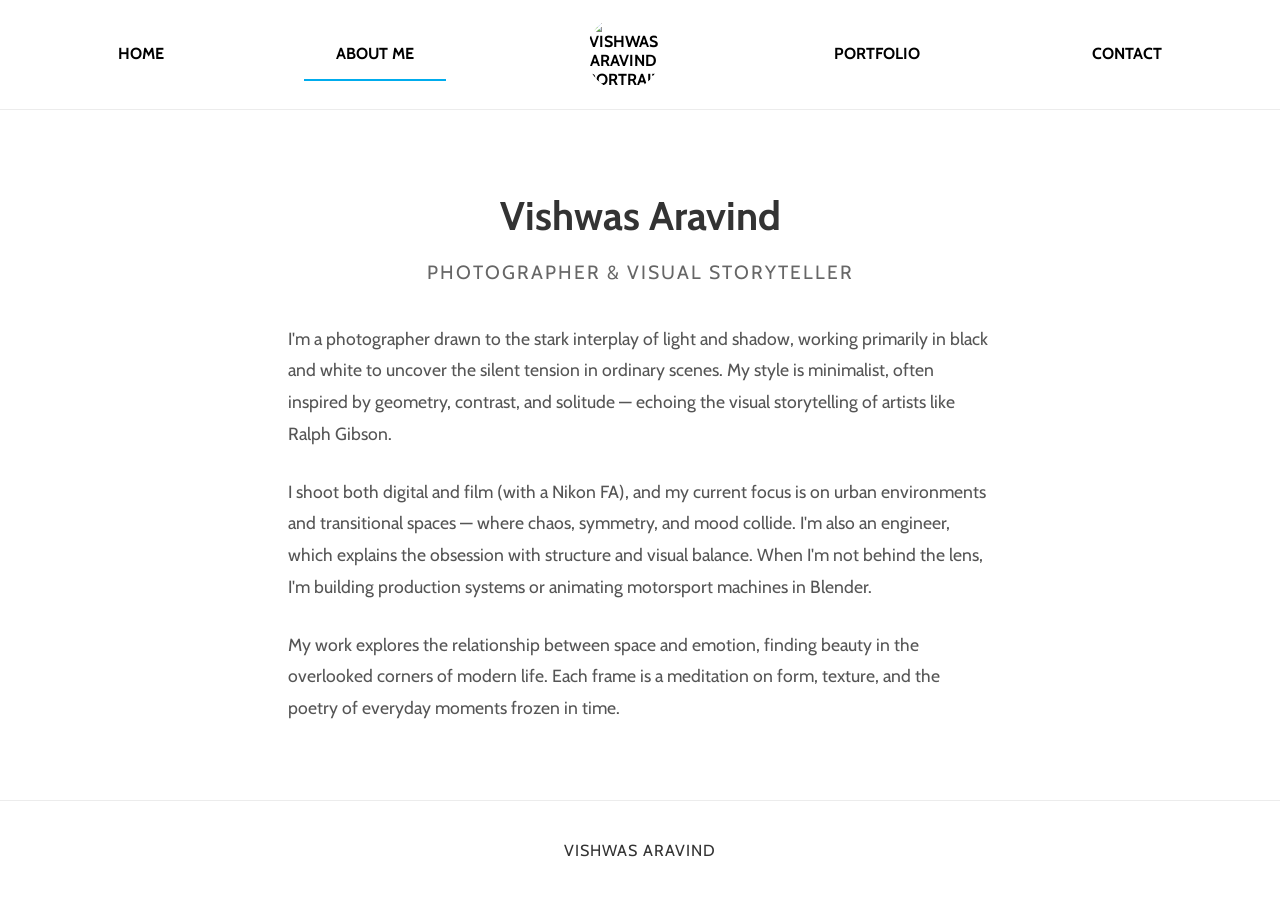
==== aboutme.html @ f6245ebe "Update aboutme.html" ====
<!DOCTYPE html>
<html lang="en">
  <head>
    <meta charset="UTF-8" />
    <meta name="viewport" content="width=device-width, initial-scale=1, maximum-scale=1" />
    <title>About Me – Vishwas Aravind</title>
    <link rel="stylesheet" href="css/style.css" />
    <link rel="stylesheet" href="https://file.myfontastic.com/RCHR7rbAhuk35c8fGZrmSo/icons.css" />
  </head>
  <body>
    <header>
      <nav>
        <a href="index.html" title="Home">Home</a>
        <a href="aboutme.html" title="About Me" class="on">About Me</a>
        <a href="index.html">
          <figure><img src="images/profile.jpg" alt="Vishwas Aravind Portrait" /></figure>
        </a>
        <a href="portfolio.html" title="Portfolio">Portfolio</a>
        <a href="contact.html" title="Contact">Contact</a>
      </nav>
    </header>

    <section id="content">
      <section class="aboutme">
        <h2>Vishwas Aravind</h2>
        <h3>Photographer & Visual Storyteller</h3>
        <p>
          I'm a photographer drawn to the stark interplay of light and shadow, working primarily in black and white to uncover the silent tension in ordinary scenes. My style is minimalist, often inspired by geometry, contrast, and solitude — echoing the visual storytelling of artists like Ralph Gibson.
        </p>
        <p>
          I shoot both digital and film (with a Nikon FA), and my current focus is on urban environments and transitional spaces — where chaos, symmetry, and mood collide. I'm also an engineer, which explains the obsession with structure and visual balance. When I'm not behind the lens, I'm building production systems or animating motorsport machines in Blender.
        </p>
        <p>
          My work explores the relationship between space and emotion, finding beauty in the overlooked corners of modern life. Each frame is a meditation on form, texture, and the poetry of everyday moments frozen in time.
        </p>
      </section>
    </section>

    <footer>
      <nav>
        <a href="https://facebook.com"><span class="icon-social-facebook"></span></a>
        <a href="https://twitter.com"><span class="icon-twitter"></span></a>
        <a href="index.html">Vishwas Aravind</a>
        <a href="https://instagram.com/lordfarquaadsmom"><span class="icon-instagram-2"></span></a>
        <a href="mailto:vishwasa07@gmail.com"><span class="icon-mail-2"></span></a>
      </nav>
    </footer>

    <script src="https://code.jquery.com/jquery-latest.min.js"></script>
  </body>
</html>
---- css/style.css ----
@import url("https://fonts.googleapis.com/css?family=Cabin:400,500,600,700");

* {
  outline: none;
  box-sizing: border-box;
}

html {
  background-color: rgba(0, 0, 0, 0.05);
}

body {
  font-size: 16px;
  font-family: 'Cabin', sans-serif;
  font-weight: 400;
  padding: 0;
  margin: 0;
  display: flex;
  flex-direction: column;
  align-items: center;
  justify-content: center;
  max-width: 1400px;
  margin: auto;
  min-height: 100vh;
}

/* HEADER */
header {
  width: 100%;
  border-bottom: 1px solid rgba(0, 0, 0, 0.075);
  background-color: #fff;
}

header nav {
  width: 100%;
  display: flex;
  align-items: center;
  justify-content: center;
  flex-direction: column;
}

header nav a {
  color: #000;
  font-weight: 700;
  font-size: 1em;
  text-transform: uppercase;
  padding: 0.5em 0;
  text-decoration: none;
  border-left: 7.5px solid transparent;
  border-right: 7.5px solid transparent;
  transition: all 0.5s;
  width: 100%;
  text-align: center;
  margin: 0;
}

header nav a.on,
header nav a:hover {
  border-color: #00aced;
}

header nav a:nth-child(3) {
  order: -1;
  padding: 1em 0;
}

header nav a:nth-child(3):hover {
  border-color: transparent;
}

header nav a figure {
  width: 75px;
  height: 75px;
  margin: 0 auto;
  border-radius: 50%;
  overflow: hidden;
}

header nav a figure img {
  width: 100%;
  height: 100%;
  object-fit: cover;
  display: block;
  border-radius: 50%;
}

@media screen and (min-width: 768px) {
  header nav {
    flex-direction: row;
    justify-content: space-around;
    padding: 0 2em;
  }

  header nav a {
    width: initial;
    border: none;
    border-bottom: 2px solid transparent;
    padding: 1em 2em;
  }

  header nav a:hover,
  header nav a.on {
    border-color: #00aced;
  }

  header nav a:nth-child(3) {
    order: 0;
    padding: 1em 2em;
  }
}

/* CONTENT */
section#content {
  width: 100%;
  background-color: #fff;
  flex: 1;
}

/* GALLERY */
section.gallery {
  columns: 1;
  column-gap: 0;
  padding: 0;
  width: 100%;
}

section.gallery figure {
  margin: 0;
  padding: 0;
  display: block;
  break-inside: avoid;
  overflow: hidden;
  position: relative;
  cursor: pointer;
}

section.gallery figure img {
  width: 100%;
  height: auto;
  display: block;
  filter: grayscale(100%);
  transition: all 0.5s ease;
}

section.gallery figure:hover img {
  filter: grayscale(0%);
  transform: scale(1.05);
}

/* Responsive columns */
@media screen and (min-width: 480px) {
  section.gallery {
    columns: 2;
    column-gap: 0;
  }
}

@media screen and (min-width: 768px) {
  section.gallery {
    columns: 3;
    column-gap: 0;
  }
}

@media screen and (min-width: 1024px) {
  section.gallery {
    columns: 4;
    column-gap: 0;
  }
}

/* ABOUT ME */
section.aboutme {
  padding: 3em;
  max-width: 800px;
  margin: 0 auto;
  text-align: center;
}

section.aboutme h2 {
  font-size: 2.5em;
  font-weight: 700;
  margin-bottom: 0.5em;
  color: #333;
}

section.aboutme h3 {
  font-size: 1.2em;
  font-weight: 400;
  color: #666;
  text-transform: uppercase;
  letter-spacing: 2px;
  margin-bottom: 2em;
}

section.aboutme p {
  font-size: 1.1em;
  line-height: 1.8;
  color: #555;
  margin-bottom: 1.5em;
  text-align: left;
}

@media screen and (max-width: 768px) {
  section.aboutme {
    padding: 2em 1.5em;
  }
  
  section.aboutme h2 {
    font-size: 2em;
  }
}

/* PORTFOLIO */
section.portfolio {
  padding: 0;
  width: 100%;
}

section.portfolio .project {
  display: flex;
  flex-direction: column;
  margin-bottom: 4em;
  align-items: center;
}

section.portfolio .project figure {
  width: 100%;
  max-width: 600px;
  margin: 0;
  overflow: hidden;
}

section.portfolio .project figure img {
  width: 100%;
  height: auto;
  display: block;
  filter: grayscale(100%);
  transition: all 0.5s ease;
}

section.portfolio .project:hover figure img {
  filter: grayscale(0%);
  transform: scale(1.05);
}

section.portfolio .project .info {
  padding: 2em;
  text-align: center;
  max-width: 600px;
}

section.portfolio .project .info h3 {
  font-size: 1.5em;
  font-weight: 700;
  margin-bottom: 1em;
  color: #333;
  text-transform: uppercase;
}

section.portfolio .project .info p {
  font-size: 1em;
  line-height: 1.6;
  color: #666;
  margin-bottom: 1.5em;
}

section.portfolio .project .info nav {
  display: flex;
  justify-content: center;
  gap: 1em;
}

section.portfolio .project .info nav a {
  display: inline-flex;
  align-items: center;
  gap: 0.5em;
  padding: 0.75em 1.5em;
  background-color: #f8f8f8;
  color: #333;
  text-decoration: none;
  text-transform: uppercase;
  font-weight: 600;
  font-size: 0.9em;
  border-radius: 25px;
  transition: all 0.3s ease;
}

section.portfolio .project .info nav a:hover {
  background-color: #00aced;
  color: white;
  transform: translateY(-2px);
}

section.portfolio .project .info nav a.facebook:hover {
  background-color: #3b5998;
}

section.portfolio .project .info nav a.twitter:hover {
  background-color: #1da1f2;
}

@media screen and (min-width: 768px) {
  section.portfolio .project {
    flex-direction: row;
    align-items: flex-start;
  }

  section.portfolio .project:nth-child(even) {
    flex-direction: row-reverse;
  }

  section.portfolio .project figure,
  section.portfolio .project .info {
    flex: 1;
    max-width: none;
  }

  section.portfolio .project .info {
    display: flex;
    flex-direction: column;
    justify-content: center;
    text-align: left;
  }

  section.portfolio .project:nth-child(even) .info {
    text-align: right;
  }
}

/* CONTACT */
section.contact {
  padding: 3em;
  max-width: 800px;
  margin: 0 auto;
}

section.contact p {
  font-size: 1.1em;
  line-height: 1.8;
  color: #555;
  margin-bottom: 2em;
  text-align: center;
}

section.contact ul {
  list-style: none;
  padding: 0;
  margin: 0 0 2em 0;
  text-align: center;
}

section.contact ul li {
  display: flex;
  align-items: center;
  justify-content: center;
  margin-bottom: 1em;
  font-size: 1.1em;
  color: #333;
}

section.contact ul li span.icon-mail-2,
section.contact ul li span.icon-telephone {
  margin-right: 1em;
  color: #00aced;
  font-size: 1.2em;
}

section.contact form {
  max-width: 500px;
  margin: 0 auto;
}

section.contact form input,
section.contact form textarea {
  width: 100%;
  padding: 1em;
  margin-bottom: 1em;
  border: 1px solid #ddd;
  border-radius: 5px;
  font-family: inherit;
  font-size: 1em;
  transition: all 0.3s ease;
}

section.contact form input:focus,
section.contact form textarea:focus {
  outline: none;
  border-color: #00aced;
  box-shadow: 0 0 0 3px rgba(0, 172, 237, 0.1);
}

section.contact form textarea {
  resize: vertical;
  min-height: 120px;
}

section.contact form button {
  width: 100%;
  padding: 1em 2em;
  background-color: #00aced;
  color: white;
  border: none;
  border-radius: 25px;
  font-family: inherit;
  font-size: 1em;
  font-weight: 600;
  text-transform: uppercase;
  cursor: pointer;
  transition: all 0.3s ease;
}

section.contact form button:hover {
  background-color: #0099cc;
  transform: translateY(-2px);
  box-shadow: 0 5px 15px rgba(0, 172, 237, 0.3);
}

@media screen and (max-width: 768px) {
  section.contact {
    padding: 2em 1.5em;
  }
}

/* FOOTER */
footer {
  width: 100%;
  padding: 2em 1em;
  box-sizing: border-box;
  border-top: 1px solid rgba(0, 0, 0, 0.075);
  background-color: #fff;
  margin-top: auto;
}

footer nav {
  width: 100%;
  display: flex;
  justify-content: space-around;
  flex-wrap: wrap;
  align-items: center;
}

footer nav a {
  color: #333;
  font-weight: 700;
  font-size: 1.25em;
  text-transform: uppercase;
  padding: 0.5em 0;
  text-decoration: none;
  transition: all 0.3s;
}

footer nav a:hover {
  color: #00aced;
  transform: translateY(-2px);
}

footer nav a:nth-child(3) {
  font-size: 0.9em;
  font-weight: 400;
  letter-spacing: 1px;
}

footer nav a span:before {
  display: block;
}

@media screen and (min-width: 480px) {
  footer nav a {
    font-size: 1.75em;
  }
  
  footer nav a:nth-child(3) {
    font-size: 1em;
  }
}

/* ANIMATIONS */
section.gallery figure {
  opacity: 0;
  transform: translateY(20px);
  animation: fadeInUp 0.6s ease forwards;
}

section.gallery figure:nth-child(1) { animation-delay: 0.1s; }
section.gallery figure:nth-child(2) { animation-delay: 0.15s; }
section.gallery figure:nth-child(3) { animation-delay: 0.2s; }
section.gallery figure:nth-child(4) { animation-delay: 0.25s; }
section.gallery figure:nth-child(5) { animation-delay: 0.3s; }
section.gallery figure:nth-child(6) { animation-delay: 0.35s; }
section.gallery figure:nth-child(7) { animation-delay: 0.4s; }
section.gallery figure:nth-child(8) { animation-delay: 0.45s; }
section.gallery figure:nth-child(9) { animation-delay: 0.5s; }
section.gallery figure:nth-child(10) { animation-delay: 0.55s; }
section.gallery figure:nth-child(11) { animation-delay: 0.6s; }
section.gallery figure:nth-child(12) { animation-delay: 0.65s; }

@keyframes fadeInUp {
  to {
    opacity: 1;
    transform: translateY(0);
  }
}
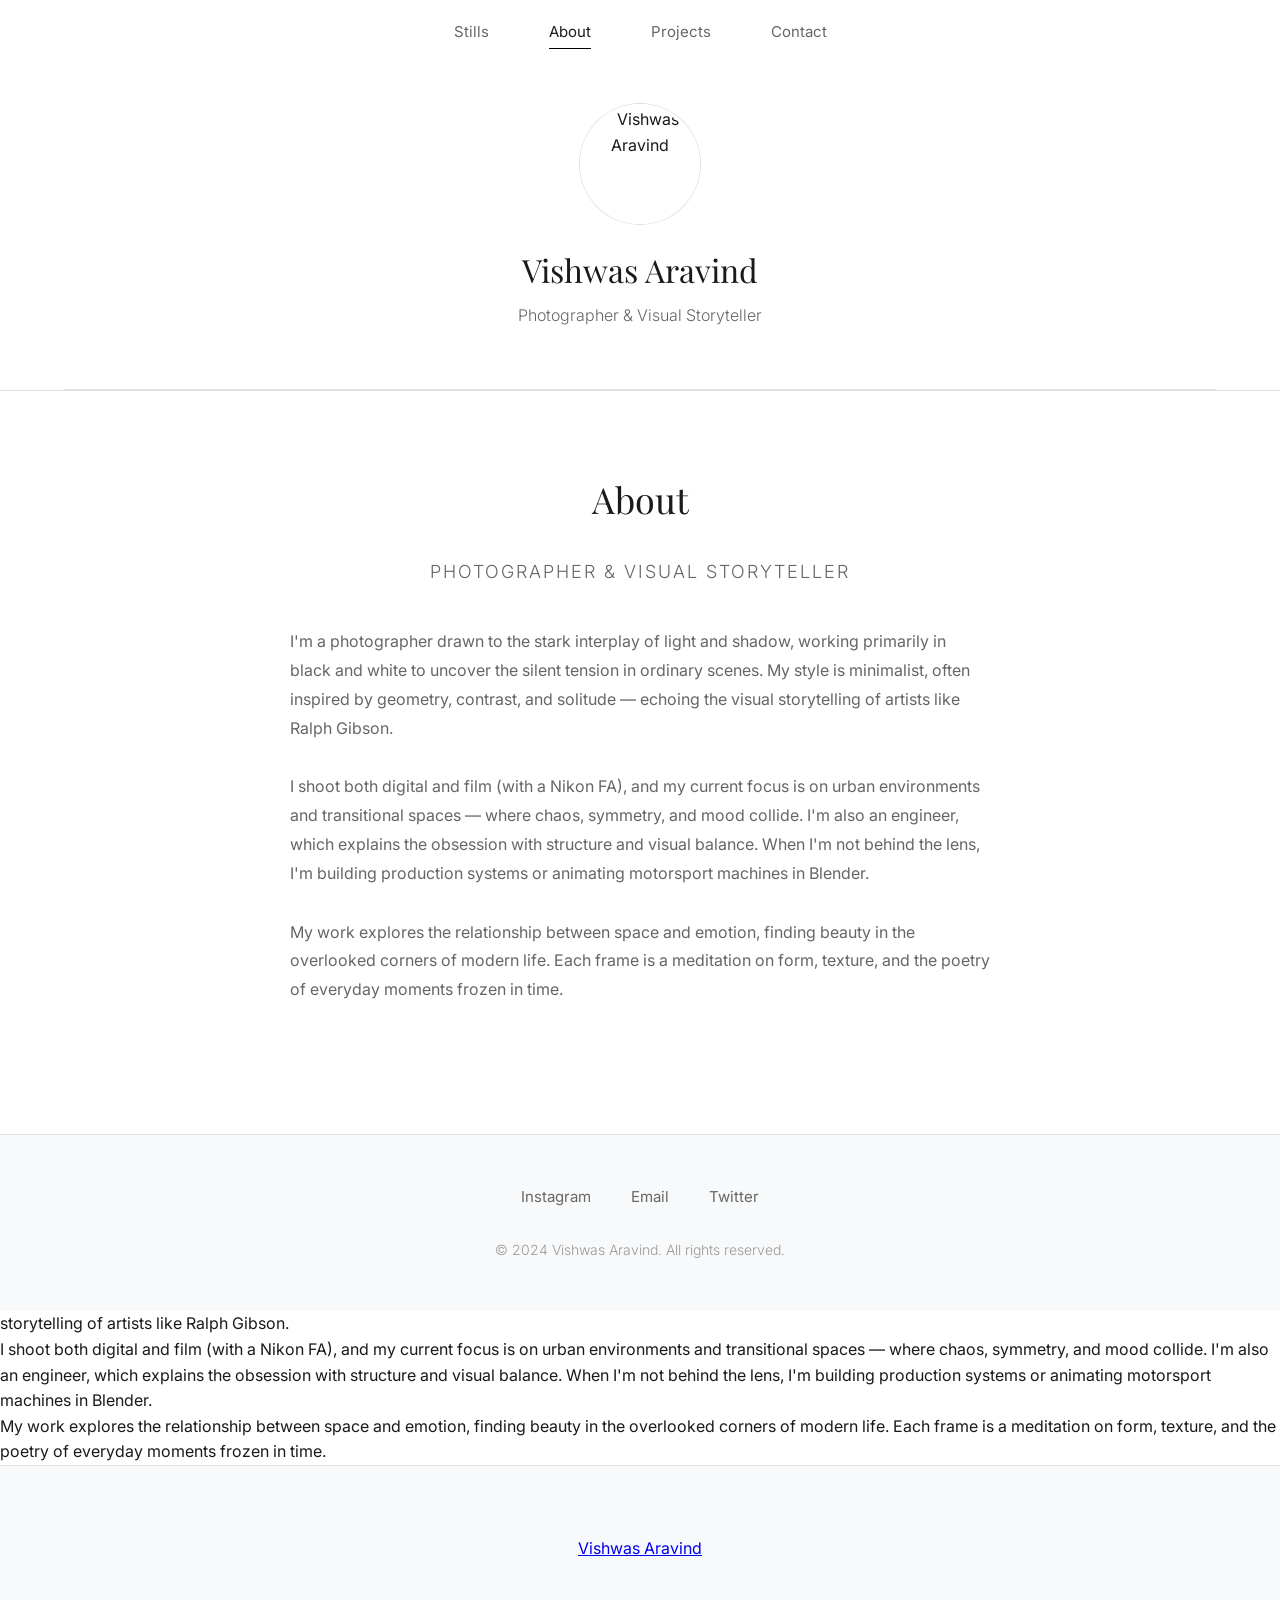
==== commit f1d67369: "Update aboutme.html" ====
--- a/aboutme.html
+++ b/aboutme.html
@@ -3,29 +3,60 @@
   <head>
     <meta charset="UTF-8" />
     <meta name="viewport" content="width=device-width, initial-scale=1, maximum-scale=1" />
-    <title>About Me – Vishwas Aravind</title>
+    <title>About – Vishwas Aravind</title>
     <link rel="stylesheet" href="css/style.css" />
     <link rel="stylesheet" href="https://file.myfontastic.com/RCHR7rbAhuk35c8fGZrmSo/icons.css" />
   </head>
   <body>
     <header>
       <nav>
-        <a href="index.html" title="Home">Home</a>
-        <a href="aboutme.html" title="About Me" class="on">About Me</a>
-        <a href="index.html">
-          <figure><img src="images/profile.jpg" alt="Vishwas Aravind Portrait" /></figure>
-        </a>
-        <a href="portfolio.html" title="Portfolio">Portfolio</a>
-        <a href="contact.html" title="Contact">Contact</a>
+        <a href="index.html" title="Home" class="nav-link">Stills</a>
+        <a href="aboutme.html" title="About Me" class="nav-link on">About</a>
+        <a href="portfolio.html" title="Portfolio" class="nav-link">Projects</a>
+        <a href="contact.html" title="Contact" class="nav-link">Contact</a>
       </nav>
+      
+      <div class="header-info">
+        <div class="profile-section">
+          <img src="images/profile.jpg" alt="Vishwas Aravind" class="profile-image" />
+          <div class="profile-text">
+            <h1>Vishwas Aravind</h1>
+            <p>Photographer & Visual Storyteller</p>
+          </div>
+        </div>
+      </div>
     </header>
 
-    <section id="content">
-      <section class="aboutme">
-        <h2>Vishwas Aravind</h2>
+    <main>
+      <section class="about-content">
+        <h2>About</h2>
         <h3>Photographer & Visual Storyteller</h3>
         <p>
           I'm a photographer drawn to the stark interplay of light and shadow, working primarily in black and white to uncover the silent tension in ordinary scenes. My style is minimalist, often inspired by geometry, contrast, and solitude — echoing the visual storytelling of artists like Ralph Gibson.
+        </p>
+        <p>
+          I shoot both digital and film (with a Nikon FA), and my current focus is on urban environments and transitional spaces — where chaos, symmetry, and mood collide. I'm also an engineer, which explains the obsession with structure and visual balance. When I'm not behind the lens, I'm building production systems or animating motorsport machines in Blender.
+        </p>
+        <p>
+          My work explores the relationship between space and emotion, finding beauty in the overlooked corners of modern life. Each frame is a meditation on form, texture, and the poetry of everyday moments frozen in time.
+        </p>
+      </section>
+    </main>
+
+    <footer>
+      <div class="footer-content">
+        <div class="social-links">
+          <a href="https://instagram.com/lordfarquaadsmom" target="_blank">Instagram</a>
+          <a href="mailto:vishwasa07@gmail.com">Email</a>
+          <a href="https://twitter.com" target="_blank">Twitter</a>
+        </div>
+        <p>&copy; 2024 Vishwas Aravind. All rights reserved.</p>
+      </div>
+    </footer>
+
+    <script src="js/main.js"></script>
+  </body>
+</html> storytelling of artists like Ralph Gibson.
         </p>
         <p>
           I shoot both digital and film (with a Nikon FA), and my current focus is on urban environments and transitional spaces — where chaos, symmetry, and mood collide. I'm also an engineer, which explains the obsession with structure and visual balance. When I'm not behind the lens, I'm building production systems or animating motorsport machines in Blender.
--- a/css/style.css
+++ b/css/style.css
@@ -1,499 +1,568 @@
-@import url("https://fonts.googleapis.com/css?family=Cabin:400,500,600,700");
+@import url('https://fonts.googleapis.com/css2?family=Inter:wght@300;400;500;600&family=Playfair+Display:wght@300;400;500&display=swap');
+
+:root {
+  --text-primary: #1a1a1a;
+  --text-secondary: #666;
+  --text-light: #999;
+  --bg-primary: #ffffff;
+  --bg-secondary: #f8f9fa;
+  --border-light: #e0e0e0;
+  --accent: #000;
+}
 
 * {
-  outline: none;
+  margin: 0;
+  padding: 0;
   box-sizing: border-box;
 }
 
 html {
-  background-color: rgba(0, 0, 0, 0.05);
+  scroll-behavior: smooth;
 }
 
 body {
-  font-size: 16px;
-  font-family: 'Cabin', sans-serif;
+  font-family: 'Inter', -apple-system, BlinkMacSystemFont, 'Segoe UI', sans-serif;
   font-weight: 400;
-  padding: 0;
-  margin: 0;
+  line-height: 1.6;
+  color: var(--text-primary);
+  background: var(--bg-primary);
+  overflow-x: hidden;
+}
+
+/* HEADER */
+header {
+  position: sticky;
+  top: 0;
+  z-index: 100;
+  background: rgba(255, 255, 255, 0.95);
+  backdrop-filter: blur(20px);
+  border-bottom: 1px solid var(--border-light);
+  padding: 0 5%;
+}
+
+nav {
+  display: flex;
+  align-items: center;
+  justify-content: center;
+  padding: 20px 0;
+  gap: 60px;
+}
+
+.nav-link {
+  text-decoration: none;
+  color: var(--text-secondary);
+  font-weight: 400;
+  font-size: 15px;
+  transition: all 0.3s ease;
+  position: relative;
+}
+
+.nav-link:hover,
+.nav-link.on {
+  color: var(--text-primary);
+}
+
+.nav-link.on::after {
+  content: '';
+  position: absolute;
+  bottom: -5px;
+  left: 0;
+  right: 0;
+  height: 1px;
+  background: var(--accent);
+}
+
+.header-info {
+  padding: 40px 0 60px;
+  text-align: center;
+  border-bottom: 1px solid var(--border-light);
+}
+
+.profile-section {
   display: flex;
   flex-direction: column;
   align-items: center;
-  justify-content: center;
+  gap: 20px;
+}
+
+.profile-image {
+  width: 120px;
+  height: 120px;
+  border-radius: 50%;
+  object-fit: cover;
+  border: 3px solid var(--bg-primary);
+  box-shadow: 0 0 0 1px var(--border-light);
+}
+
+.profile-text h1 {
+  font-family: 'Playfair Display', serif;
+  font-size: 32px;
+  font-weight: 400;
+  margin-bottom: 8px;
+  color: var(--text-primary);
+}
+
+.profile-text p {
+  font-size: 16px;
+  color: var(--text-secondary);
+  font-weight: 300;
+}
+
+/* MAIN CONTENT */
+main {
+  min-height: 70vh;
+  padding: 80px 5% 100px;
+}
+
+/* STILLS GALLERY */
+.stills-gallery {
+  display: grid;
+  grid-template-columns: repeat(auto-fit, minmax(300px, 1fr));
+  gap: 20px;
   max-width: 1400px;
-  margin: auto;
-  min-height: 100vh;
-}
-
-/* HEADER */
-header {
-  width: 100%;
-  border-bottom: 1px solid rgba(0, 0, 0, 0.075);
-  background-color: #fff;
-}
-
-header nav {
-  width: 100%;
-  display: flex;
-  align-items: center;
-  justify-content: center;
-  flex-direction: column;
-}
-
-header nav a {
-  color: #000;
-  font-weight: 700;
-  font-size: 1em;
-  text-transform: uppercase;
-  padding: 0.5em 0;
-  text-decoration: none;
-  border-left: 7.5px solid transparent;
-  border-right: 7.5px solid transparent;
-  transition: all 0.5s;
-  width: 100%;
-  text-align: center;
-  margin: 0;
-}
-
-header nav a.on,
-header nav a:hover {
-  border-color: #00aced;
-}
-
-header nav a:nth-child(3) {
-  order: -1;
-  padding: 1em 0;
-}
-
-header nav a:nth-child(3):hover {
-  border-color: transparent;
-}
-
-header nav a figure {
-  width: 75px;
-  height: 75px;
   margin: 0 auto;
-  border-radius: 50%;
+}
+
+.image-item {
+  position: relative;
   overflow: hidden;
-}
-
-header nav a figure img {
+  background: var(--bg-secondary);
+  cursor: pointer;
+  transition: transform 0.3s ease;
+}
+
+.image-item:hover {
+  transform: translateY(-5px);
+}
+
+.image-item.portrait {
+  aspect-ratio: 3/4;
+}
+
+.image-item.landscape {
+  aspect-ratio: 16/9;
+}
+
+.image-item.square {
+  aspect-ratio: 1/1;
+}
+
+.image-item img {
   width: 100%;
   height: 100%;
   object-fit: cover;
-  display: block;
-  border-radius: 50%;
-}
-
-@media screen and (min-width: 768px) {
-  header nav {
-    flex-direction: row;
-    justify-content: space-around;
-    padding: 0 2em;
-  }
-
-  header nav a {
-    width: initial;
-    border: none;
-    border-bottom: 2px solid transparent;
-    padding: 1em 2em;
-  }
-
-  header nav a:hover,
-  header nav a.on {
-    border-color: #00aced;
-  }
-
-  header nav a:nth-child(3) {
-    order: 0;
-    padding: 1em 2em;
-  }
-}
-
-/* CONTENT */
-section#content {
+  transition: transform 0.5s ease;
+}
+
+.image-item:hover img {
+  transform: scale(1.05);
+}
+
+/* PROJECTS GRID */
+.projects-grid {
+  display: grid;
+  grid-template-columns: repeat(auto-fit, minmax(350px, 1fr));
+  gap: 60px;
+  max-width: 1200px;
+  margin: 0 auto;
+}
+
+.project-card {
+  cursor: pointer;
+  transition: transform 0.3s ease;
+}
+
+.project-card:hover {
+  transform: translateY(-10px);
+}
+
+.project-image {
+  position: relative;
+  overflow: hidden;
+  aspect-ratio: 16/10;
+  margin-bottom: 30px;
+  background: var(--bg-secondary);
+}
+
+.project-image img {
   width: 100%;
-  background-color: #fff;
-  flex: 1;
-}
-
-/* GALLERY */
-section.gallery {
-  columns: 1;
-  column-gap: 0;
-  padding: 0;
-  width: 100%;
-}
-
-section.gallery figure {
-  margin: 0;
-  padding: 0;
-  display: block;
-  break-inside: avoid;
-  overflow: hidden;
-  position: relative;
-  cursor: pointer;
-}
-
-section.gallery figure img {
-  width: 100%;
-  height: auto;
-  display: block;
-  filter: grayscale(100%);
-  transition: all 0.5s ease;
-}
-
-section.gallery figure:hover img {
-  filter: grayscale(0%);
+  height: 100%;
+  object-fit: cover;
+  transition: transform 0.5s ease;
+}
+
+.project-card:hover .project-image img {
   transform: scale(1.05);
 }
 
-/* Responsive columns */
-@media screen and (min-width: 480px) {
-  section.gallery {
-    columns: 2;
-    column-gap: 0;
-  }
-}
-
-@media screen and (min-width: 768px) {
-  section.gallery {
-    columns: 3;
-    column-gap: 0;
-  }
-}
-
-@media screen and (min-width: 1024px) {
-  section.gallery {
-    columns: 4;
-    column-gap: 0;
-  }
-}
-
-/* ABOUT ME */
-section.aboutme {
-  padding: 3em;
-  max-width: 800px;
+.project-info h3 {
+  font-family: 'Playfair Display', serif;
+  font-size: 24px;
+  font-weight: 400;
+  margin-bottom: 12px;
+  color: var(--text-primary);
+}
+
+.project-info p {
+  font-size: 15px;
+  color: var(--text-secondary);
+  line-height: 1.6;
+  margin-bottom: 15px;
+}
+
+.project-year {
+  font-size: 13px;
+  color: var(--text-light);
+  font-weight: 300;
+}
+
+/* ABOUT PAGE */
+.about-content {
+  max-width: 700px;
   margin: 0 auto;
   text-align: center;
 }
 
-section.aboutme h2 {
-  font-size: 2.5em;
-  font-weight: 700;
-  margin-bottom: 0.5em;
-  color: #333;
-}
-
-section.aboutme h3 {
-  font-size: 1.2em;
+.about-content h2 {
+  font-family: 'Playfair Display', serif;
+  font-size: 36px;
   font-weight: 400;
-  color: #666;
+  margin-bottom: 30px;
+  color: var(--text-primary);
+}
+
+.about-content h3 {
+  font-size: 18px;
+  color: var(--text-secondary);
+  font-weight: 300;
+  margin-bottom: 40px;
   text-transform: uppercase;
   letter-spacing: 2px;
-  margin-bottom: 2em;
-}
-
-section.aboutme p {
-  font-size: 1.1em;
+}
+
+.about-content p {
+  font-size: 16px;
   line-height: 1.8;
-  color: #555;
-  margin-bottom: 1.5em;
+  color: var(--text-secondary);
+  margin-bottom: 30px;
   text-align: left;
 }
 
-@media screen and (max-width: 768px) {
-  section.aboutme {
-    padding: 2em 1.5em;
-  }
-  
-  section.aboutme h2 {
-    font-size: 2em;
-  }
-}
-
-/* PORTFOLIO */
-section.portfolio {
-  padding: 0;
-  width: 100%;
-}
-
-section.portfolio .project {
-  display: flex;
-  flex-direction: column;
-  margin-bottom: 4em;
-  align-items: center;
-}
-
-section.portfolio .project figure {
-  width: 100%;
+/* CONTACT PAGE */
+.contact-content {
   max-width: 600px;
-  margin: 0;
-  overflow: hidden;
-}
-
-section.portfolio .project figure img {
-  width: 100%;
-  height: auto;
-  display: block;
-  filter: grayscale(100%);
-  transition: all 0.5s ease;
-}
-
-section.portfolio .project:hover figure img {
-  filter: grayscale(0%);
-  transform: scale(1.05);
-}
-
-section.portfolio .project .info {
-  padding: 2em;
+  margin: 0 auto;
   text-align: center;
-  max-width: 600px;
-}
-
-section.portfolio .project .info h3 {
-  font-size: 1.5em;
-  font-weight: 700;
-  margin-bottom: 1em;
-  color: #333;
-  text-transform: uppercase;
-}
-
-section.portfolio .project .info p {
-  font-size: 1em;
-  line-height: 1.6;
-  color: #666;
-  margin-bottom: 1.5em;
-}
-
-section.portfolio .project .info nav {
-  display: flex;
-  justify-content: center;
-  gap: 1em;
-}
-
-section.portfolio .project .info nav a {
-  display: inline-flex;
-  align-items: center;
-  gap: 0.5em;
-  padding: 0.75em 1.5em;
-  background-color: #f8f8f8;
-  color: #333;
-  text-decoration: none;
-  text-transform: uppercase;
-  font-weight: 600;
-  font-size: 0.9em;
-  border-radius: 25px;
-  transition: all 0.3s ease;
-}
-
-section.portfolio .project .info nav a:hover {
-  background-color: #00aced;
-  color: white;
-  transform: translateY(-2px);
-}
-
-section.portfolio .project .info nav a.facebook:hover {
-  background-color: #3b5998;
-}
-
-section.portfolio .project .info nav a.twitter:hover {
-  background-color: #1da1f2;
-}
-
-@media screen and (min-width: 768px) {
-  section.portfolio .project {
-    flex-direction: row;
-    align-items: flex-start;
-  }
-
-  section.portfolio .project:nth-child(even) {
-    flex-direction: row-reverse;
-  }
-
-  section.portfolio .project figure,
-  section.portfolio .project .info {
-    flex: 1;
-    max-width: none;
-  }
-
-  section.portfolio .project .info {
-    display: flex;
-    flex-direction: column;
-    justify-content: center;
-    text-align: left;
-  }
-
-  section.portfolio .project:nth-child(even) .info {
-    text-align: right;
-  }
-}
-
-/* CONTACT */
-section.contact {
-  padding: 3em;
-  max-width: 800px;
-  margin: 0 auto;
-}
-
-section.contact p {
-  font-size: 1.1em;
+}
+
+.contact-content p {
+  font-size: 16px;
   line-height: 1.8;
-  color: #555;
-  margin-bottom: 2em;
-  text-align: center;
-}
-
-section.contact ul {
+  color: var(--text-secondary);
+  margin-bottom: 50px;
+}
+
+.contact-info {
   list-style: none;
-  padding: 0;
-  margin: 0 0 2em 0;
-  text-align: center;
-}
-
-section.contact ul li {
+  margin-bottom: 50px;
+}
+
+.contact-info li {
   display: flex;
   align-items: center;
   justify-content: center;
-  margin-bottom: 1em;
-  font-size: 1.1em;
-  color: #333;
-}
-
-section.contact ul li span.icon-mail-2,
-section.contact ul li span.icon-telephone {
-  margin-right: 1em;
-  color: #00aced;
-  font-size: 1.2em;
-}
-
-section.contact form {
-  max-width: 500px;
-  margin: 0 auto;
-}
-
-section.contact form input,
-section.contact form textarea {
-  width: 100%;
-  padding: 1em;
-  margin-bottom: 1em;
-  border: 1px solid #ddd;
-  border-radius: 5px;
+  gap: 15px;
+  margin-bottom: 20px;
+  font-size: 16px;
+  color: var(--text-primary);
+}
+
+.contact-form {
+  display: flex;
+  flex-direction: column;
+  gap: 20px;
+}
+
+.contact-form input,
+.contact-form textarea {
+  padding: 15px;
+  border: 1px solid var(--border-light);
+  border-radius: 0;
   font-family: inherit;
-  font-size: 1em;
-  transition: all 0.3s ease;
-}
-
-section.contact form input:focus,
-section.contact form textarea:focus {
+  font-size: 15px;
+  background: var(--bg-primary);
+  color: var(--text-primary);
+  transition: border-color 0.3s ease;
+}
+
+.contact-form input:focus,
+.contact-form textarea:focus {
   outline: none;
-  border-color: #00aced;
-  box-shadow: 0 0 0 3px rgba(0, 172, 237, 0.1);
-}
-
-section.contact form textarea {
+  border-color: var(--accent);
+}
+
+.contact-form textarea {
   resize: vertical;
   min-height: 120px;
 }
 
-section.contact form button {
-  width: 100%;
-  padding: 1em 2em;
-  background-color: #00aced;
+.contact-form button {
+  padding: 15px 40px;
+  background: var(--accent);
   color: white;
   border: none;
-  border-radius: 25px;
+  border-radius: 0;
   font-family: inherit;
-  font-size: 1em;
-  font-weight: 600;
-  text-transform: uppercase;
+  font-size: 15px;
+  font-weight: 500;
   cursor: pointer;
   transition: all 0.3s ease;
-}
-
-section.contact form button:hover {
-  background-color: #0099cc;
+  align-self: center;
+}
+
+.contact-form button:hover {
+  background: #333;
   transform: translateY(-2px);
-  box-shadow: 0 5px 15px rgba(0, 172, 237, 0.3);
-}
-
-@media screen and (max-width: 768px) {
-  section.contact {
-    padding: 2em 1.5em;
-  }
 }
 
 /* FOOTER */
 footer {
+  background: var(--bg-secondary);
+  padding: 50px 5%;
+  text-align: center;
+  border-top: 1px solid var(--border-light);
+}
+
+.footer-content {
+  max-width: 1200px;
+  margin: 0 auto;
+}
+
+.social-links {
+  display: flex;
+  justify-content: center;
+  gap: 40px;
+  margin-bottom: 30px;
+}
+
+.social-links a {
+  color: var(--text-secondary);
+  text-decoration: none;
+  font-size: 15px;
+  font-weight: 400;
+  transition: color 0.3s ease;
+}
+
+.social-links a:hover {
+  color: var(--text-primary);
+}
+
+footer p {
+  font-size: 14px;
+  color: var(--text-light);
+  font-weight: 300;
+}
+
+/* LIGHTBOX */
+.lightbox {
+  position: fixed;
+  top: 0;
+  left: 0;
   width: 100%;
-  padding: 2em 1em;
-  box-sizing: border-box;
-  border-top: 1px solid rgba(0, 0, 0, 0.075);
-  background-color: #fff;
-  margin-top: auto;
-}
-
-footer nav {
-  width: 100%;
-  display: flex;
-  justify-content: space-around;
-  flex-wrap: wrap;
+  height: 100%;
+  background: rgba(0, 0, 0, 0.95);
+  display: flex;
+  justify-content: center;
   align-items: center;
-}
-
-footer nav a {
-  color: #333;
-  font-weight: 700;
-  font-size: 1.25em;
-  text-transform: uppercase;
-  padding: 0.5em 0;
-  text-decoration: none;
-  transition: all 0.3s;
-}
-
-footer nav a:hover {
-  color: #00aced;
-  transform: translateY(-2px);
-}
-
-footer nav a:nth-child(3) {
-  font-size: 0.9em;
-  font-weight: 400;
-  letter-spacing: 1px;
-}
-
-footer nav a span:before {
-  display: block;
-}
-
-@media screen and (min-width: 480px) {
-  footer nav a {
-    font-size: 1.75em;
-  }
-  
-  footer nav a:nth-child(3) {
-    font-size: 1em;
+  z-index: 2000;
+  opacity: 0;
+  visibility: hidden;
+  transition: all 0.3s ease;
+}
+
+.lightbox.active {
+  opacity: 1;
+  visibility: visible;
+}
+
+.lightbox-content {
+  position: relative;
+  max-width: 90%;
+  max-height: 90%;
+}
+
+.lightbox img {
+  max-width: 100%;
+  max-height: 100%;
+  object-fit: contain;
+}
+
+.lightbox-close {
+  position: absolute;
+  top: -50px;
+  right: -20px;
+  color: white;
+  font-size: 30px;
+  cursor: pointer;
+  transition: opacity 0.3s ease;
+}
+
+.lightbox-close:hover {
+  opacity: 0.7;
+}
+
+.lightbox-nav {
+  position: absolute;
+  top: 50%;
+  transform: translateY(-50%);
+  display: flex;
+  gap: 20px;
+}
+
+.lightbox-prev,
+.lightbox-next {
+  background: none;
+  border: none;
+  color: white;
+  font-size: 40px;
+  cursor: pointer;
+  transition: opacity 0.3s ease;
+  padding: 10px;
+}
+
+.lightbox-prev:hover,
+.lightbox-next:hover {
+  opacity: 0.7;
+}
+
+.lightbox-prev {
+  left: -80px;
+}
+
+.lightbox-next {
+  right: -80px;
+}
+
+/* RESPONSIVE DESIGN */
+@media (max-width: 1024px) {
+  .stills-gallery {
+    grid-template-columns: repeat(auto-fit, minmax(250px, 1fr));
+    gap: 15px;
+  }
+  
+  .projects-grid {
+    grid-template-columns: 1fr;
+    gap: 50px;
+  }
+}
+
+@media (max-width: 768px) {
+  header {
+    padding: 0 20px;
+  }
+  
+  nav {
+    gap: 30px;
+    flex-wrap: wrap;
+  }
+  
+  .nav-link {
+    font-size: 14px;
+  }
+  
+  .header-info {
+    padding: 30px 0 40px;
+  }
+  
+  .profile-image {
+    width: 100px;
+    height: 100px;
+  }
+  
+  .profile-text h1 {
+    font-size: 28px;
+  }
+  
+  main {
+    padding: 60px 20px 80px;
+  }
+  
+  .stills-gallery {
+    grid-template-columns: 1fr 1fr;
+    gap: 10px;
+  }
+  
+  .image-item {
+    aspect-ratio: 1/1 !important;
+  }
+  
+  .projects-grid {
+    gap: 40px;
+  }
+  
+  .project-info h3 {
+    font-size: 20px;
+  }
+  
+  .social-links {
+    gap: 25px;
+  }
+  
+  .lightbox-prev {
+    left: -60px;
+  }
+  
+  .lightbox-next {
+    right: -60px;
+  }
+}
+
+@media (max-width: 480px) {
+  nav {
+    gap: 20px;
+  }
+  
+  .profile-text h1 {
+    font-size: 24px;
+  }
+  
+  .stills-gallery {
+    grid-template-columns: 1fr;
+  }
+  
+  .projects-grid {
+    grid-template-columns: 1fr;
+  }
+  
+  .lightbox-prev {
+    left: -40px;
+  }
+  
+  .lightbox-next {
+    right: -40px;
   }
 }
 
 /* ANIMATIONS */
-section.gallery figure {
+.image-item,
+.project-card {
   opacity: 0;
-  transform: translateY(20px);
-  animation: fadeInUp 0.6s ease forwards;
-}
-
-section.gallery figure:nth-child(1) { animation-delay: 0.1s; }
-section.gallery figure:nth-child(2) { animation-delay: 0.15s; }
-section.gallery figure:nth-child(3) { animation-delay: 0.2s; }
-section.gallery figure:nth-child(4) { animation-delay: 0.25s; }
-section.gallery figure:nth-child(5) { animation-delay: 0.3s; }
-section.gallery figure:nth-child(6) { animation-delay: 0.35s; }
-section.gallery figure:nth-child(7) { animation-delay: 0.4s; }
-section.gallery figure:nth-child(8) { animation-delay: 0.45s; }
-section.gallery figure:nth-child(9) { animation-delay: 0.5s; }
-section.gallery figure:nth-child(10) { animation-delay: 0.55s; }
-section.gallery figure:nth-child(11) { animation-delay: 0.6s; }
-section.gallery figure:nth-child(12) { animation-delay: 0.65s; }
+  transform: translateY(30px);
+  animation: fadeInUp 0.8s ease forwards;
+}
+
+.image-item:nth-child(1),
+.project-card:nth-child(1) { animation-delay: 0.1s; }
+.image-item:nth-child(2),
+.project-card:nth-child(2) { animation-delay: 0.2s; }
+.image-item:nth-child(3),
+.project-card:nth-child(3) { animation-delay: 0.3s; }
+.image-item:nth-child(4),
+.project-card:nth-child(4) { animation-delay: 0.4s; }
+.image-item:nth-child(5),
+.project-card:nth-child(5) { animation-delay: 0.5s; }
+.image-item:nth-child(6),
+.project-card:nth-child(6) { animation-delay: 0.6s; }
 
 @keyframes fadeInUp {
   to {
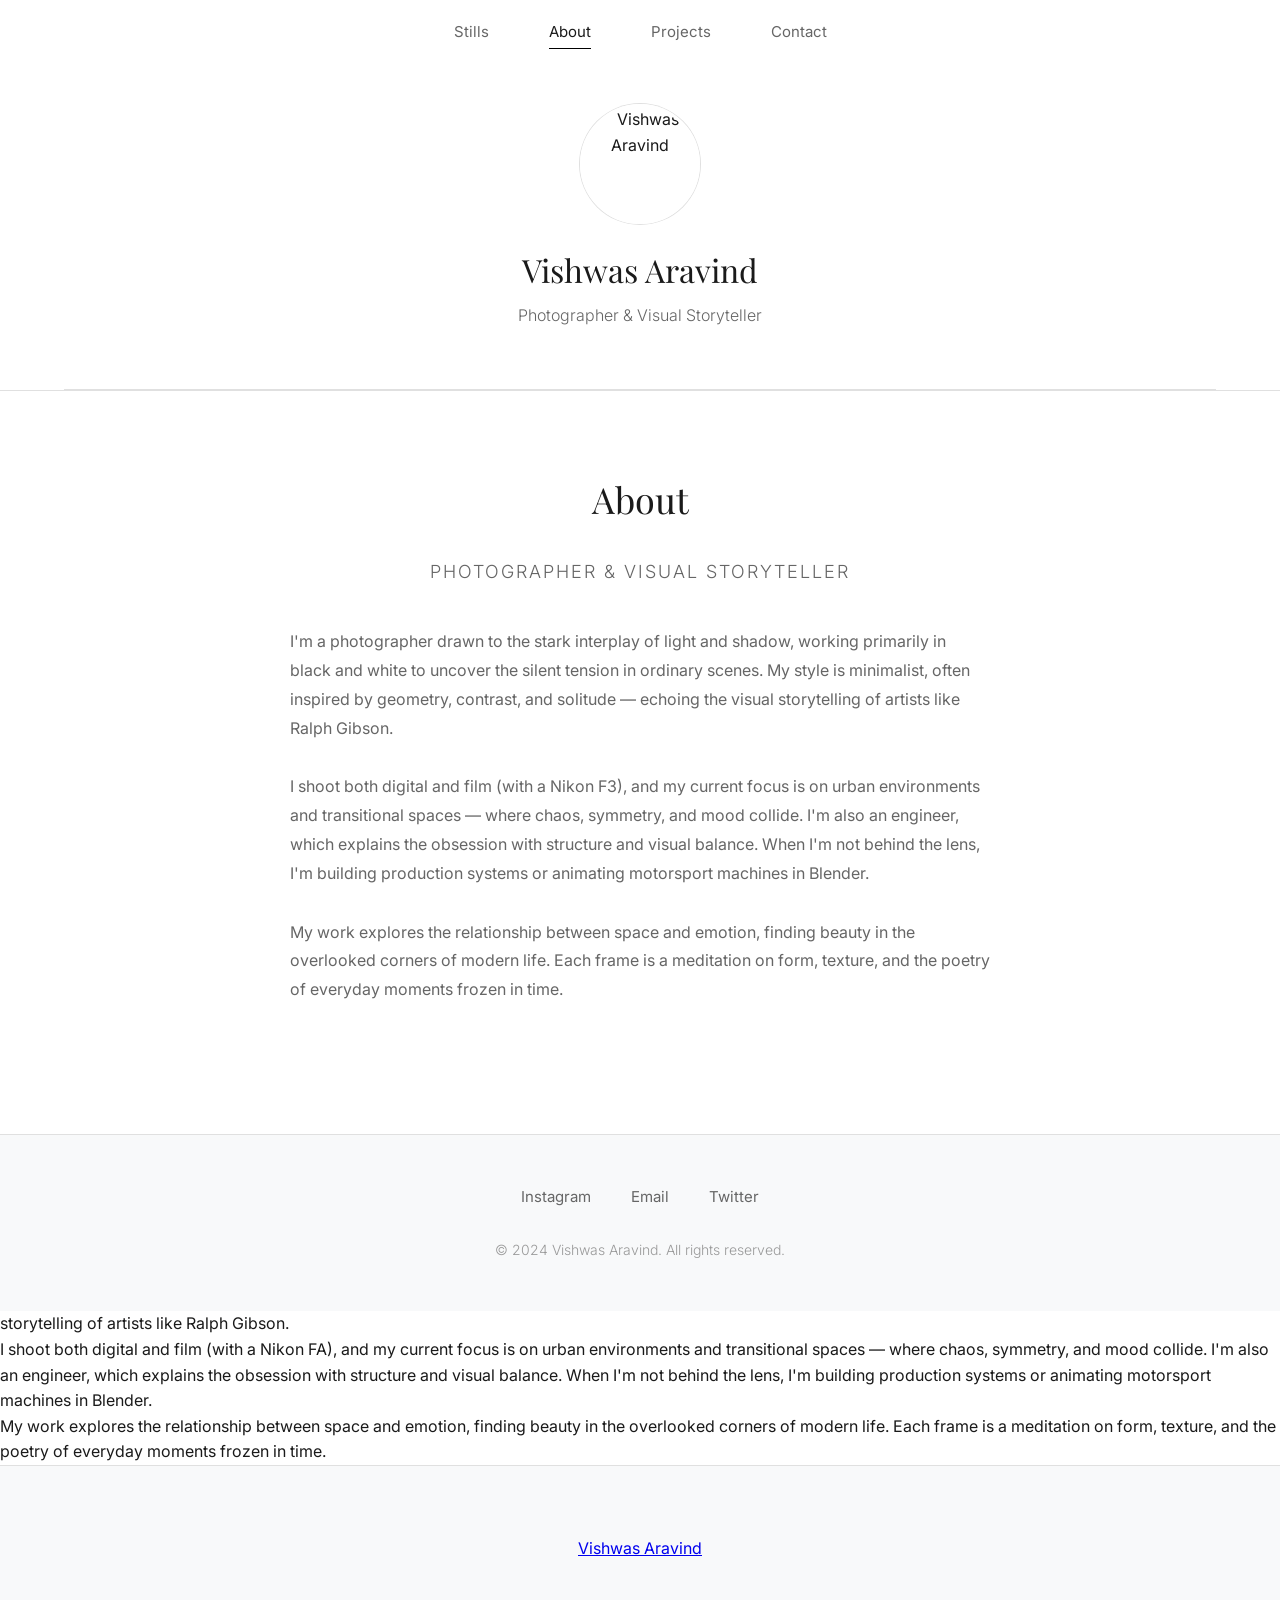
==== commit ce4d52a9: "Update aboutme.html" ====
--- a/aboutme.html
+++ b/aboutme.html
@@ -35,7 +35,7 @@
           I'm a photographer drawn to the stark interplay of light and shadow, working primarily in black and white to uncover the silent tension in ordinary scenes. My style is minimalist, often inspired by geometry, contrast, and solitude — echoing the visual storytelling of artists like Ralph Gibson.
         </p>
         <p>
-          I shoot both digital and film (with a Nikon FA), and my current focus is on urban environments and transitional spaces — where chaos, symmetry, and mood collide. I'm also an engineer, which explains the obsession with structure and visual balance. When I'm not behind the lens, I'm building production systems or animating motorsport machines in Blender.
+          I shoot both digital and film (with a Nikon F3), and my current focus is on urban environments and transitional spaces — where chaos, symmetry, and mood collide. I'm also an engineer, which explains the obsession with structure and visual balance. When I'm not behind the lens, I'm building production systems or animating motorsport machines in Blender.
         </p>
         <p>
           My work explores the relationship between space and emotion, finding beauty in the overlooked corners of modern life. Each frame is a meditation on form, texture, and the poetry of everyday moments frozen in time.
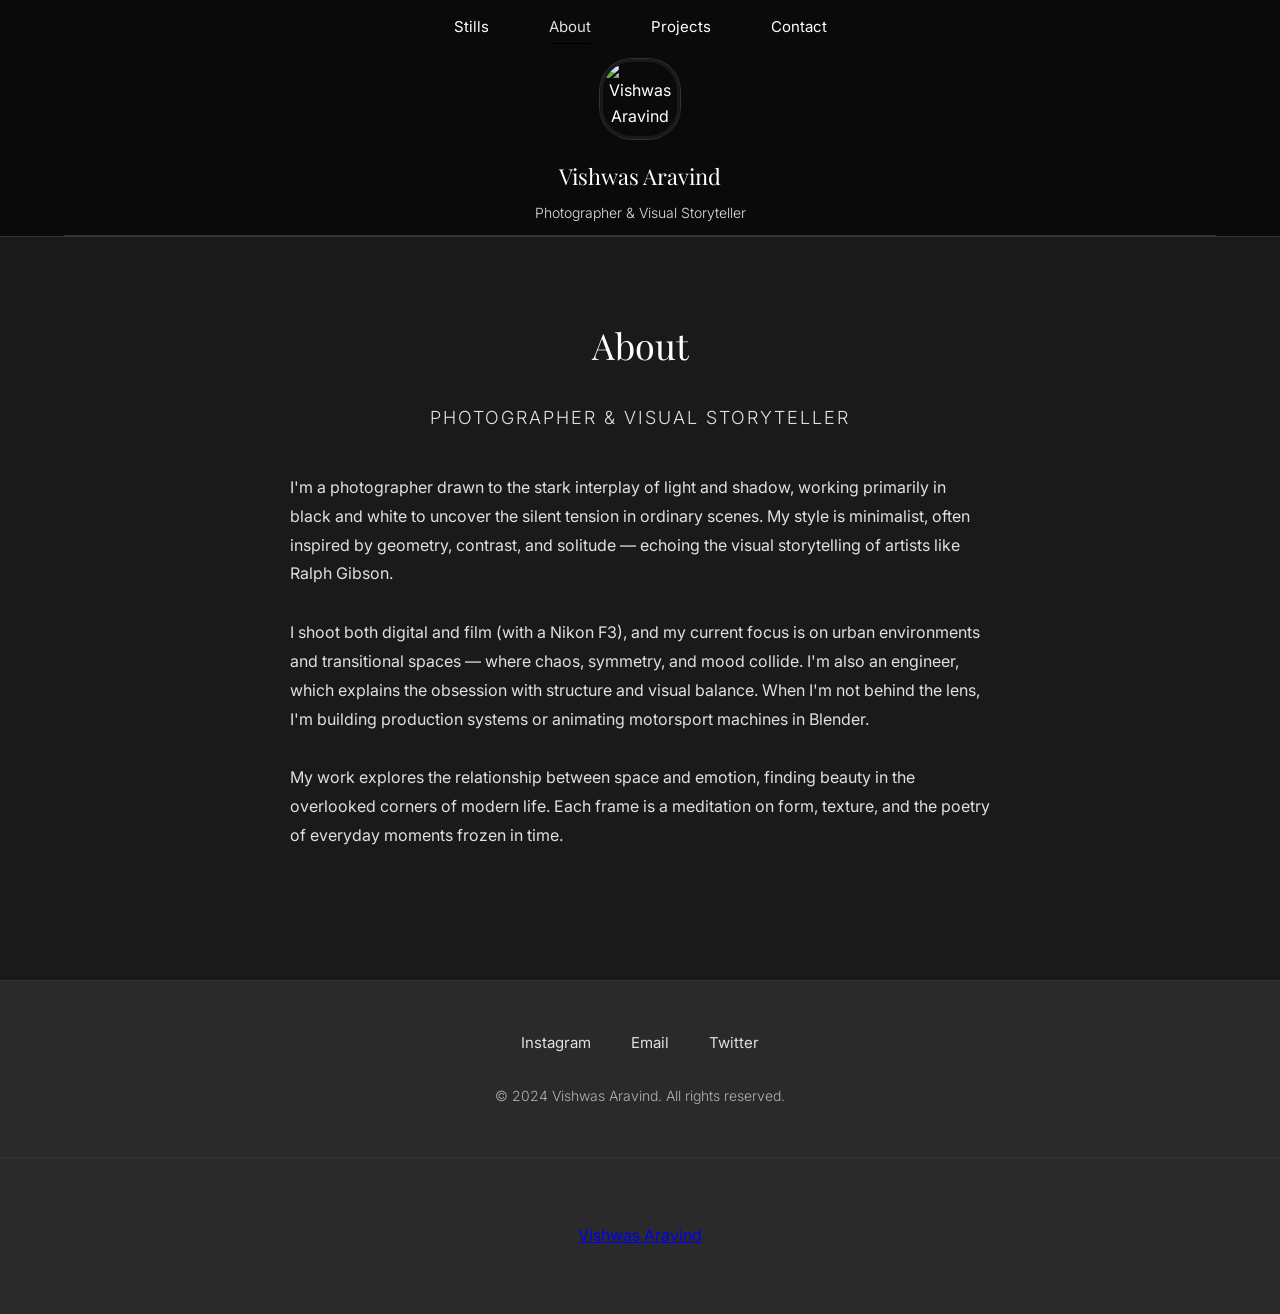
==== commit bc75bfe3: "Update aboutme.html" ====
--- a/aboutme.html
+++ b/aboutme.html
@@ -55,17 +55,6 @@
     </footer>
 
     <script src="js/main.js"></script>
-  </body>
-</html> storytelling of artists like Ralph Gibson.
-        </p>
-        <p>
-          I shoot both digital and film (with a Nikon FA), and my current focus is on urban environments and transitional spaces — where chaos, symmetry, and mood collide. I'm also an engineer, which explains the obsession with structure and visual balance. When I'm not behind the lens, I'm building production systems or animating motorsport machines in Blender.
-        </p>
-        <p>
-          My work explores the relationship between space and emotion, finding beauty in the overlooked corners of modern life. Each frame is a meditation on form, texture, and the poetry of everyday moments frozen in time.
-        </p>
-      </section>
-    </section>
 
     <footer>
       <nav>
--- a/css/style.css
+++ b/css/style.css
@@ -1,13 +1,13 @@
 @import url('https://fonts.googleapis.com/css2?family=Inter:wght@300;400;500;600&family=Playfair+Display:wght@300;400;500&display=swap');
 
 :root {
-  --text-primary: #1a1a1a;
-  --text-secondary: #666;
-  --text-light: #999;
-  --bg-primary: #ffffff;
-  --bg-secondary: #f8f9fa;
-  --border-light: #e0e0e0;
-  --accent: #000;
+  --text-primary: #ffffff;     /* pure white */
+  --text-secondary: #e0e0e0;   /* light grey */
+  --text-light: #b3b3b3;       /* softer muted grey */
+  --bg-primary: #1a1a1a;       /* deep charcoal (ChatGPT-like background) */
+  --bg-secondary: #2a2a2a;     /* slightly lighter dark grey */
+  --border-light: #333333;     /* subtle border grey */
+  --accent: #000000;           /* stays black for emphasis, can be neon if needed */
 }
 
 * {
@@ -34,8 +34,8 @@
   position: sticky;
   top: 0;
   z-index: 100;
-  background: rgba(255, 255, 255, 0.95);
-  backdrop-filter: blur(20px);
+  background: rgba(0, 0, 0, 0.60);
+  backdrop-filter: blur(17px);
   border-bottom: 1px solid var(--border-light);
   padding: 0 5%;
 }
@@ -44,13 +44,13 @@
   display: flex;
   align-items: center;
   justify-content: center;
-  padding: 20px 0;
+  padding: 15px 0;
   gap: 60px;
 }
 
 .nav-link {
   text-decoration: none;
-  color: var(--text-secondary);
+  color: var(--text-primary);
   font-weight: 400;
   font-size: 15px;
   transition: all 0.3s ease;
@@ -59,7 +59,7 @@
 
 .nav-link:hover,
 .nav-link.on {
-  color: var(--text-primary);
+  color: var(--text-secondary);
 }
 
 .nav-link.on::after {
@@ -73,7 +73,7 @@
 }
 
 .header-info {
-  padding: 40px 0 60px;
+  padding: 05px 0 10px;
   text-align: center;
   border-bottom: 1px solid var(--border-light);
 }
@@ -86,9 +86,9 @@
 }
 
 .profile-image {
-  width: 120px;
-  height: 120px;
-  border-radius: 50%;
+  width: 80px;
+  height: 80px;
+  border-radius: 40%;
   object-fit: cover;
   border: 3px solid var(--bg-primary);
   box-shadow: 0 0 0 1px var(--border-light);
@@ -96,21 +96,21 @@
 
 .profile-text h1 {
   font-family: 'Playfair Display', serif;
-  font-size: 32px;
+  font-size: 22px;
   font-weight: 400;
   margin-bottom: 8px;
   color: var(--text-primary);
 }
 
 .profile-text p {
-  font-size: 16px;
+  font-size: 14px;
   color: var(--text-secondary);
   font-weight: 300;
 }
 
 /* MAIN CONTENT */
 main {
-  min-height: 70vh;
+  min-height: 50vh;
   padding: 80px 5% 100px;
 }
 
@@ -471,7 +471,7 @@
   }
   
   .header-info {
-    padding: 30px 0 40px;
+    padding: 20px 0 30px;
   }
   
   .profile-image {
@@ -570,3 +570,13 @@
     transform: translateY(0);
   }
 }
+
+/* HEADER INFO SCROLL ANIMATION */
+.header-info {
+  transition: transform 0.4s ease, opacity 0.4s ease;
+}
+
+.header-info.hide {
+  transform: translateY(-100%);
+  opacity: 0;
+}
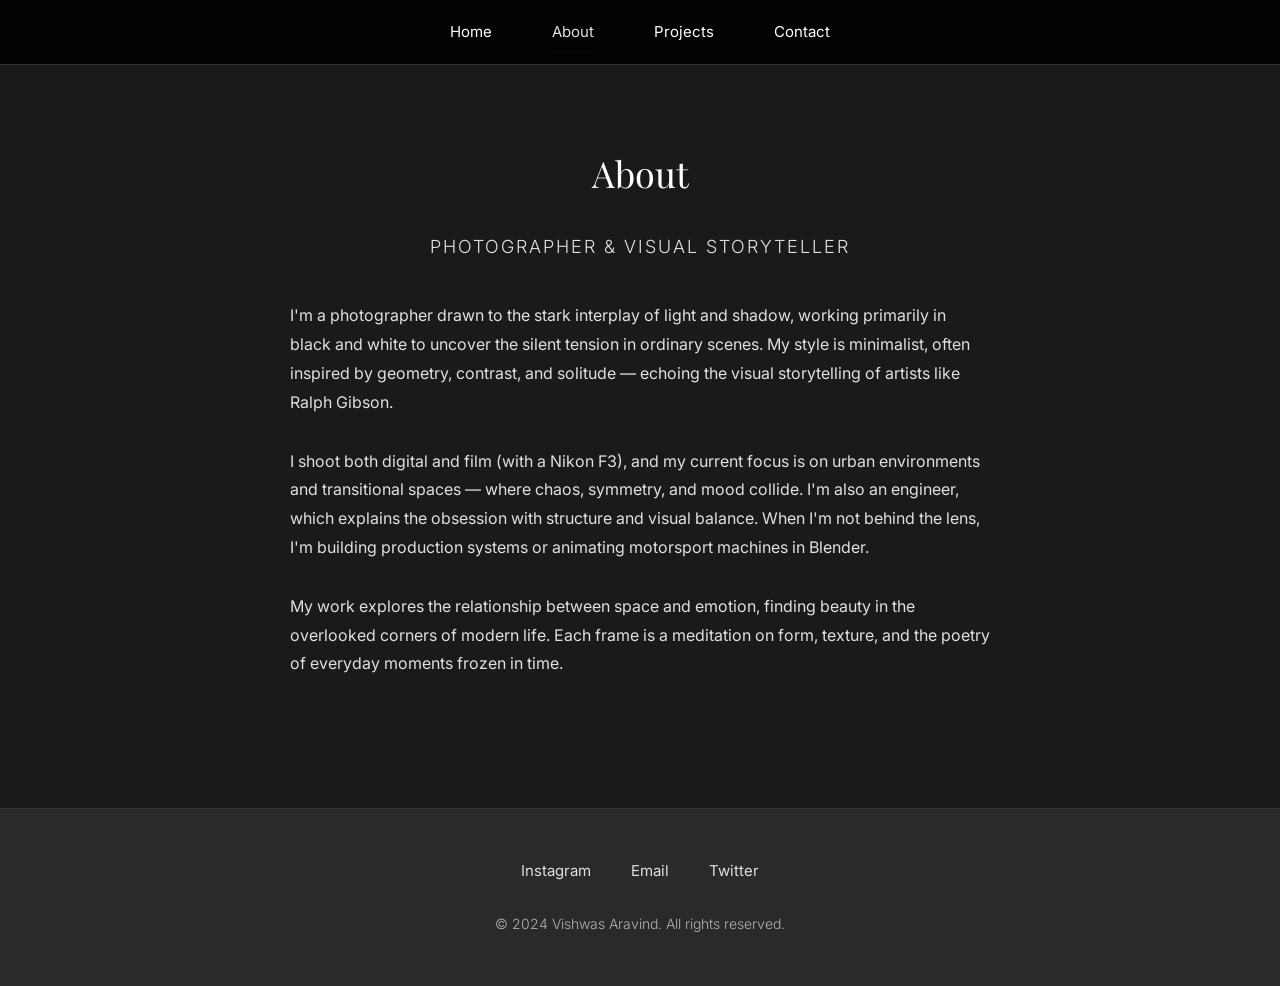
==== commit a54a98a0: "Update aboutme.html" ====
--- a/aboutme.html
+++ b/aboutme.html
@@ -10,21 +10,11 @@
   <body>
     <header>
       <nav>
-        <a href="index.html" title="Home" class="nav-link">Stills</a>
+        <a href="index.html" title="Home" class="nav-link">Home</a>
         <a href="aboutme.html" title="About Me" class="nav-link on">About</a>
         <a href="portfolio.html" title="Portfolio" class="nav-link">Projects</a>
         <a href="contact.html" title="Contact" class="nav-link">Contact</a>
       </nav>
-      
-      <div class="header-info">
-        <div class="profile-section">
-          <img src="images/profile.jpg" alt="Vishwas Aravind" class="profile-image" />
-          <div class="profile-text">
-            <h1>Vishwas Aravind</h1>
-            <p>Photographer & Visual Storyteller</p>
-          </div>
-        </div>
-      </div>
     </header>
 
     <main>
@@ -55,17 +45,5 @@
     </footer>
 
     <script src="js/main.js"></script>
-
-    <footer>
-      <nav>
-        <a href="https://facebook.com"><span class="icon-social-facebook"></span></a>
-        <a href="https://twitter.com"><span class="icon-twitter"></span></a>
-        <a href="index.html">Vishwas Aravind</a>
-        <a href="https://instagram.com/lordfarquaadsmom"><span class="icon-instagram-2"></span></a>
-        <a href="mailto:vishwasa07@gmail.com"><span class="icon-mail-2"></span></a>
-      </nav>
-    </footer>
-
-    <script src="https://code.jquery.com/jquery-latest.min.js"></script>
   </body>
 </html>
--- a/css/style.css
+++ b/css/style.css
@@ -29,13 +29,13 @@
   overflow-x: hidden;
 }
 
-/* HEADER */
+/* SIMPLIFIED STATIC HEADER */
 header {
   position: sticky;
   top: 0;
   z-index: 100;
-  background: rgba(0, 0, 0, 0.60);
-  backdrop-filter: blur(17px);
+  background: rgba(0, 0, 0, 0.85);
+  backdrop-filter: blur(20px);
   border-bottom: 1px solid var(--border-light);
   padding: 0 5%;
 }
@@ -44,7 +44,7 @@
   display: flex;
   align-items: center;
   justify-content: center;
-  padding: 15px 0;
+  padding: 20px 0;
   gap: 60px;
 }
 
@@ -72,49 +72,71 @@
   background: var(--accent);
 }
 
-.header-info {
-  padding: 05px 0 10px;
-  text-align: center;
-  border-bottom: 1px solid var(--border-light);
-}
-
-.profile-section {
-  display: flex;
-  flex-direction: column;
-  align-items: center;
-  gap: 20px;
-}
-
-.profile-image {
-  width: 80px;
-  height: 80px;
-  border-radius: 40%;
-  object-fit: cover;
-  border: 3px solid var(--bg-primary);
-  box-shadow: 0 0 0 1px var(--border-light);
-}
-
-.profile-text h1 {
-  font-family: 'Playfair Display', serif;
-  font-size: 22px;
-  font-weight: 400;
-  margin-bottom: 8px;
-  color: var(--text-primary);
-}
-
-.profile-text p {
-  font-size: 14px;
-  color: var(--text-secondary);
-  font-weight: 300;
-}
-
 /* MAIN CONTENT */
 main {
   min-height: 50vh;
   padding: 80px 5% 100px;
 }
 
-/* STILLS GALLERY */
+/* PROJECT GALLERY STYLES (for both index and portfolio pages) */
+.projects-grid, .home-gallery {
+  display: grid;
+  grid-template-columns: repeat(auto-fit, minmax(350px, 1fr));
+  gap: 60px;
+  max-width: 1200px;
+  margin: 0 auto;
+}
+
+.project-card {
+  cursor: pointer;
+  transition: transform 0.3s ease;
+}
+
+.project-card:hover {
+  transform: translateY(-10px);
+}
+
+.project-image {
+  position: relative;
+  overflow: hidden;
+  aspect-ratio: 16/10;
+  margin-bottom: 30px;
+  background: var(--bg-secondary);
+}
+
+.project-image img {
+  width: 100%;
+  height: 100%;
+  object-fit: cover;
+  transition: transform 0.5s ease;
+}
+
+.project-card:hover .project-image img {
+  transform: scale(1.05);
+}
+
+.project-info h3 {
+  font-family: 'Playfair Display', serif;
+  font-size: 24px;
+  font-weight: 400;
+  margin-bottom: 12px;
+  color: var(--text-primary);
+}
+
+.project-info p {
+  font-size: 15px;
+  color: var(--text-secondary);
+  line-height: 1.6;
+  margin-bottom: 15px;
+}
+
+.project-year {
+  font-size: 13px;
+  color: var(--text-light);
+  font-weight: 300;
+}
+
+/* STILLS GALLERY (legacy support) */
 .stills-gallery {
   display: grid;
   grid-template-columns: repeat(auto-fit, minmax(300px, 1fr));
@@ -158,62 +180,183 @@
   transform: scale(1.05);
 }
 
-/* PROJECTS GRID */
-.projects-grid {
+/* PROJECT PAGE STYLES */
+
+/* PROJECT HEADER */
+.project-header {
+  max-width: 1200px;
+  margin: 0 auto 80px;
+  text-align: center;
+}
+
+.project-nav {
+  margin-bottom: 40px;
+  text-align: left;
+}
+
+.back-link {
+  display: inline-flex;
+  align-items: center;
+  color: var(--text-secondary);
+  text-decoration: none;
+  font-size: 15px;
+  font-weight: 400;
+  transition: all 0.3s ease;
+  padding: 8px 0;
+}
+
+.back-link:hover {
+  color: var(--text-primary);
+  transform: translateX(-5px);
+}
+
+.project-title h1 {
+  font-family: 'Playfair Display', serif;
+  font-size: 48px;
+  font-weight: 400;
+  margin-bottom: 20px;
+  color: var(--text-primary);
+}
+
+.project-subtitle {
+  font-size: 18px;
+  color: var(--text-secondary);
+  line-height: 1.6;
+  margin-bottom: 20px;
+  max-width: 600px;
+  margin-left: auto;
+  margin-right: auto;
+}
+
+.project-meta {
+  font-size: 14px;
+  color: var(--text-light);
+  font-weight: 300;
+  text-transform: uppercase;
+  letter-spacing: 1px;
+}
+
+/* PROJECT GALLERY */
+.project-gallery {
   display: grid;
-  grid-template-columns: repeat(auto-fit, minmax(350px, 1fr));
-  gap: 60px;
-  max-width: 1200px;
-  margin: 0 auto;
-}
-
-.project-card {
+  grid-template-columns: repeat(auto-fit, minmax(300px, 1fr));
+  gap: 20px;
+  max-width: 1400px;
+  margin: 0 auto 100px;
+}
+
+.project-gallery .image-item {
+  position: relative;
+  overflow: hidden;
+  background: var(--bg-secondary);
   cursor: pointer;
   transition: transform 0.3s ease;
 }
 
-.project-card:hover {
-  transform: translateY(-10px);
-}
-
-.project-image {
-  position: relative;
-  overflow: hidden;
-  aspect-ratio: 16/10;
-  margin-bottom: 30px;
-  background: var(--bg-secondary);
-}
-
-.project-image img {
+.project-gallery .image-item:hover {
+  transform: translateY(-5px);
+}
+
+.project-gallery .image-item.portrait {
+  aspect-ratio: 3/4;
+}
+
+.project-gallery .image-item.landscape {
+  aspect-ratio: 16/9;
+}
+
+.project-gallery .image-item.square {
+  aspect-ratio: 1/1;
+}
+
+.project-gallery .image-item img {
   width: 100%;
   height: 100%;
   object-fit: cover;
   transition: transform 0.5s ease;
 }
 
-.project-card:hover .project-image img {
+.project-gallery .image-item:hover img {
   transform: scale(1.05);
 }
 
-.project-info h3 {
+/* PROJECT DESCRIPTION */
+.project-description {
+  max-width: 800px;
+  margin: 0 auto 100px;
+  padding: 60px 0;
+  border-top: 1px solid var(--border-light);
+}
+
+.description-content h3 {
   font-family: 'Playfair Display', serif;
   font-size: 24px;
   font-weight: 400;
-  margin-bottom: 12px;
-  color: var(--text-primary);
-}
-
-.project-info p {
-  font-size: 15px;
-  color: var(--text-secondary);
-  line-height: 1.6;
-  margin-bottom: 15px;
-}
-
-.project-year {
-  font-size: 13px;
+  margin-bottom: 30px;
+  color: var(--text-primary);
+  text-align: center;
+}
+
+.description-content p {
+  font-size: 16px;
+  line-height: 1.8;
+  color: var(--text-secondary);
+  margin-bottom: 25px;
+  text-align: left;
+}
+
+/* PROJECT NAVIGATION */
+.project-navigation {
+  display: flex;
+  justify-content: space-between;
+  max-width: 1200px;
+  margin: 0 auto;
+  padding: 60px 0;
+  border-top: 1px solid var(--border-light);
+  gap: 40px;
+}
+
+.nav-project {
+  flex: 1;
+  text-decoration: none;
+  padding: 30px;
+  background: var(--bg-secondary);
+  border: 1px solid var(--border-light);
+  transition: all 0.3s ease;
+  display: flex;
+  flex-direction: column;
+  min-height: 120px;
+  justify-content: center;
+}
+
+.nav-project:hover {
+  background: rgba(255, 255, 255, 0.02);
+  border-color: var(--text-light);
+  transform: translateY(-2px);
+}
+
+.nav-project.prev {
+  text-align: left;
+}
+
+.nav-project.next {
+  text-align: right;
+}
+
+.nav-label {
+  font-size: 12px;
   color: var(--text-light);
-  font-weight: 300;
+  text-transform: uppercase;
+  letter-spacing: 1px;
+  margin-bottom: 8px;
+  display: block;
+}
+
+.nav-title {
+  font-family: 'Playfair Display', serif;
+  font-size: 20px;
+  color: var(--text-primary);
+  font-weight: 400;
 }
 
 /* ABOUT PAGE */
@@ -450,7 +593,7 @@
     gap: 15px;
   }
   
-  .projects-grid {
+  .projects-grid, .home-gallery {
     grid-template-columns: 1fr;
     gap: 50px;
   }
@@ -464,23 +607,11 @@
   nav {
     gap: 30px;
     flex-wrap: wrap;
+    padding: 15px 0;
   }
   
   .nav-link {
     font-size: 14px;
-  }
-  
-  .header-info {
-    padding: 20px 0 30px;
-  }
-  
-  .profile-image {
-    width: 100px;
-    height: 100px;
-  }
-  
-  .profile-text h1 {
-    font-size: 28px;
   }
   
   main {
@@ -496,7 +627,7 @@
     aspect-ratio: 1/1 !important;
   }
   
-  .projects-grid {
+  .projects-grid, .home-gallery {
     gap: 40px;
   }
   
@@ -514,6 +645,41 @@
   
   .lightbox-next {
     right: -60px;
+  }
+  
+  /* PROJECT PAGE MOBILE STYLES */
+  .project-title h1 {
+    font-size: 36px;
+  }
+  
+  .project-subtitle {
+    font-size: 16px;
+  }
+  
+  .project-gallery {
+    grid-template-columns: 1fr 1fr;
+    gap: 15px;
+    margin-bottom: 60px;
+  }
+  
+  .project-gallery .image-item {
+    aspect-ratio: 1/1 !important;
+  }
+  
+  .project-description {
+    margin-bottom: 60px;
+    padding: 40px 0;
+  }
+  
+  .project-navigation {
+    flex-direction: column;
+    gap: 20px;
+  }
+  
+  .nav-project {
+    text-align: center !important;
+    padding: 25px;
+    min-height: 100px;
   }
 }
 
@@ -522,15 +688,11 @@
     gap: 20px;
   }
   
-  .profile-text h1 {
-    font-size: 24px;
-  }
-  
   .stills-gallery {
     grid-template-columns: 1fr;
   }
   
-  .projects-grid {
+  .projects-grid, .home-gallery {
     grid-template-columns: 1fr;
   }
   
@@ -540,6 +702,24 @@
   
   .lightbox-next {
     right: -40px;
+  }
+  
+  /* PROJECT PAGE MOBILE STYLES */
+  .project-gallery {
+    grid-template-columns: 1fr;
+    gap: 10px;
+  }
+  
+  .project-title h1 {
+    font-size: 28px;
+  }
+  
+  .nav-project {
+    padding: 20px;
+  }
+  
+  .nav-title {
+    font-size: 18px;
   }
 }
 
@@ -570,13 +750,3 @@
     transform: translateY(0);
   }
 }
-
-/* HEADER INFO SCROLL ANIMATION */
-.header-info {
-  transition: transform 0.4s ease, opacity 0.4s ease;
-}
-
-.header-info.hide {
-  transform: translateY(-100%);
-  opacity: 0;
-}
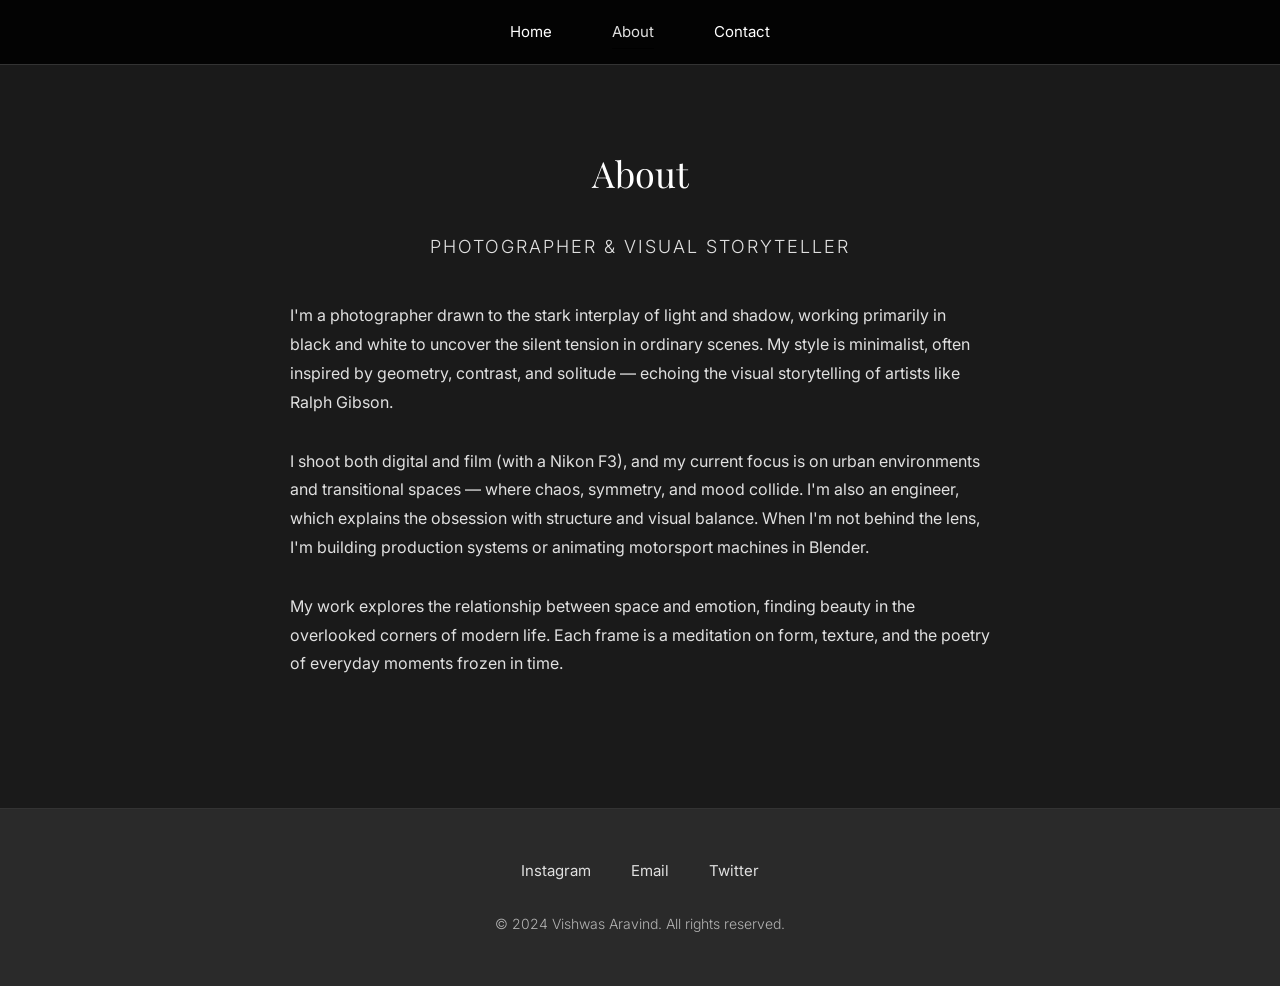
==== commit c79b315d: "Update aboutme.html" ====
--- a/aboutme.html
+++ b/aboutme.html
@@ -12,7 +12,6 @@
       <nav>
         <a href="index.html" title="Home" class="nav-link">Home</a>
         <a href="aboutme.html" title="About Me" class="nav-link on">About</a>
-        <a href="portfolio.html" title="Portfolio" class="nav-link">Projects</a>
         <a href="contact.html" title="Contact" class="nav-link">Contact</a>
       </nav>
     </header>
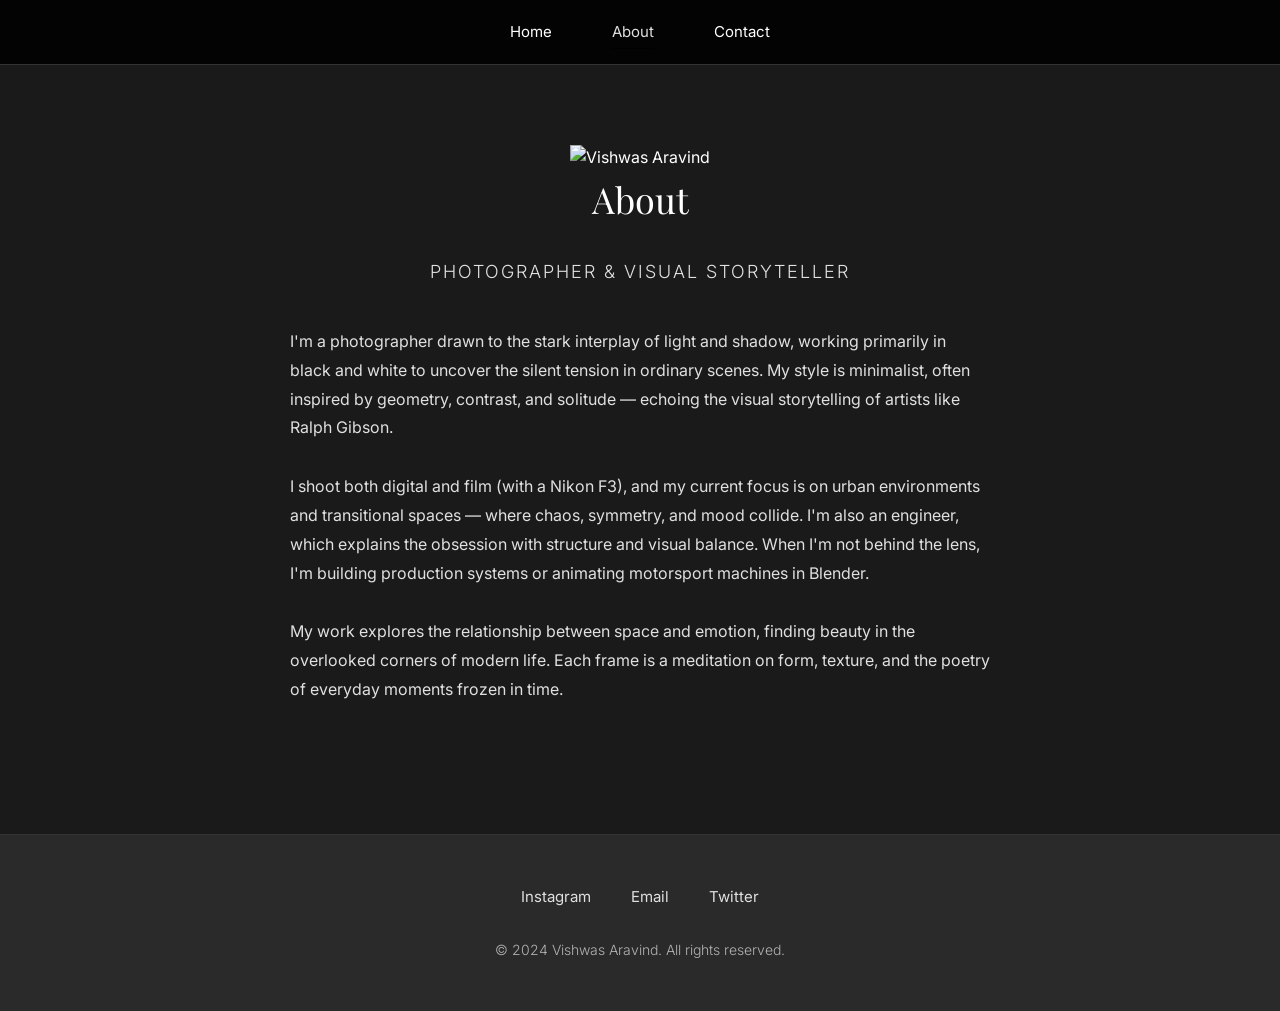
==== commit f2f6f71b: "Update aboutme.html" ====
--- a/aboutme.html
+++ b/aboutme.html
@@ -18,6 +18,9 @@
 
     <main>
       <section class="about-content">
+        <div class="about-image">
+          <img src="images/profile.jpg" alt="Vishwas Aravind" />
+        </div>
         <h2>About</h2>
         <h3>Photographer & Visual Storyteller</h3>
         <p>
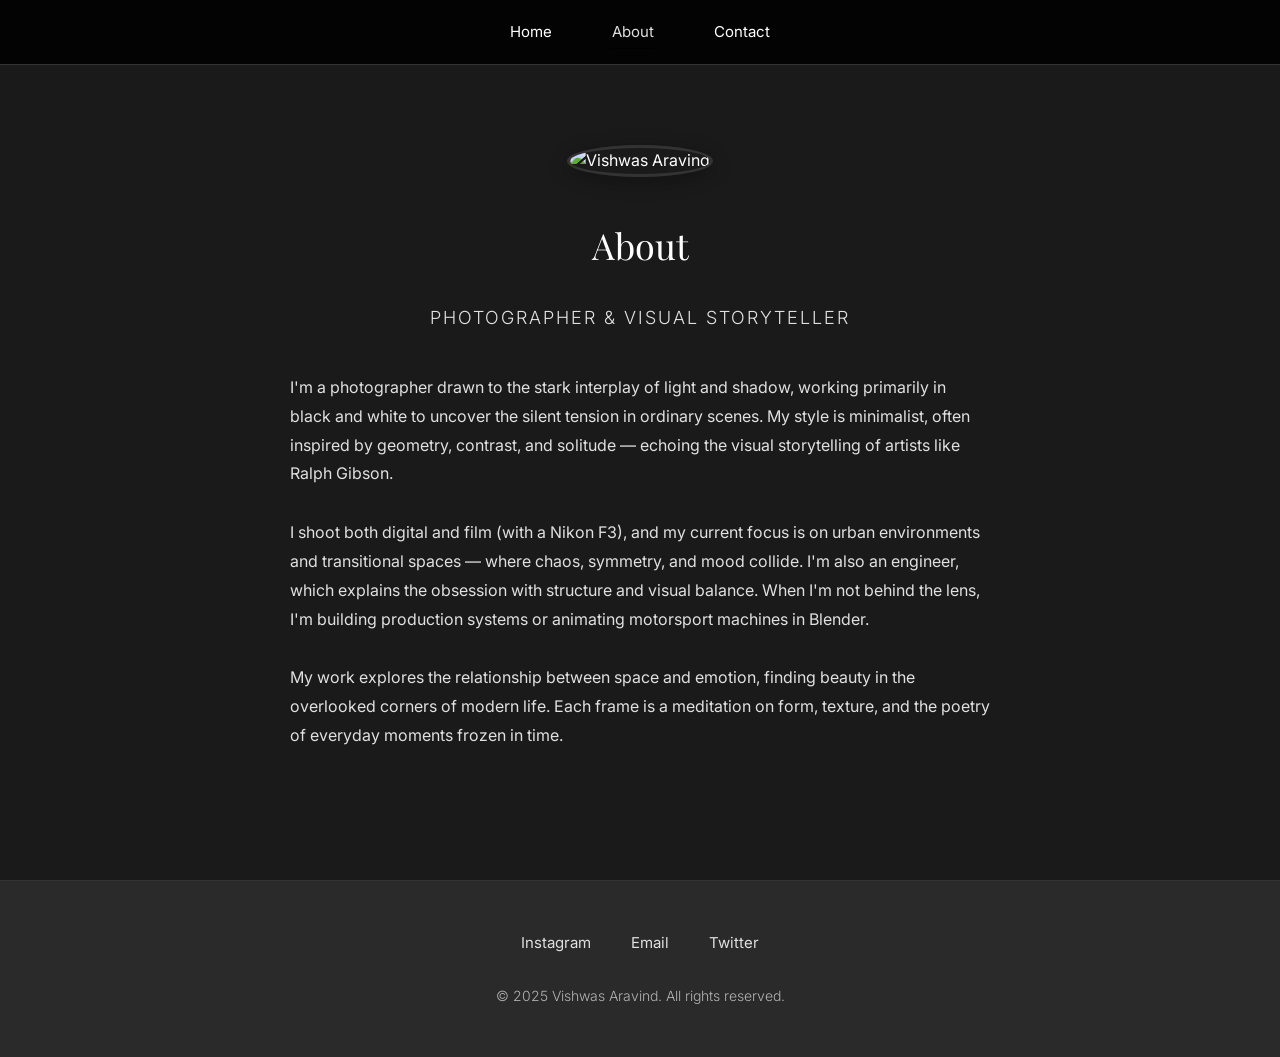
==== commit 71db0547: "Update aboutme.html" ====
--- a/aboutme.html
+++ b/aboutme.html
@@ -39,10 +39,10 @@
       <div class="footer-content">
         <div class="social-links">
           <a href="https://instagram.com/lordfarquaadsmom" target="_blank">Instagram</a>
-          <a href="mailto:vishwasa07@gmail.com">Email</a>
+          <a href="mailto:vishwasaravind07@gmail.com">Email</a>
           <a href="https://twitter.com" target="_blank">Twitter</a>
         </div>
-        <p>&copy; 2024 Vishwas Aravind. All rights reserved.</p>
+        <p>&copy; 2025 Vishwas Aravind. All rights reserved.</p>
       </div>
     </footer>
 
--- a/css/style.css
+++ b/css/style.css
@@ -81,9 +81,9 @@
 /* PROJECT GALLERY STYLES (for both index and portfolio pages) */
 .projects-grid, .home-gallery {
   display: grid;
-  grid-template-columns: repeat(auto-fit, minmax(350px, 1fr));
-  gap: 60px;
-  max-width: 1200px;
+  grid-template-columns: repeat(auto-fit, minmax(400px, 1fr));
+  gap: 40px;
+  max-width: 1400px;
   margin: 0 auto;
 }
 
@@ -99,8 +99,8 @@
 .project-image {
   position: relative;
   overflow: hidden;
-  aspect-ratio: 16/10;
-  margin-bottom: 30px;
+  aspect-ratio: 4/3;
+  margin-bottom: 20px;
   background: var(--bg-secondary);
 }
 
@@ -109,6 +109,10 @@
   height: 100%;
   object-fit: cover;
   transition: transform 0.5s ease;
+  image-rendering: -webkit-optimize-contrast;
+  image-rendering: crisp-edges;
+  backface-visibility: hidden;
+  transform: translateZ(0);
 }
 
 .project-card:hover .project-image img {
@@ -119,8 +123,9 @@
   font-family: 'Playfair Display', serif;
   font-size: 24px;
   font-weight: 400;
-  margin-bottom: 12px;
-  color: var(--text-primary);
+  margin-bottom: 0;
+  color: var(--text-primary);
+  text-align: center;
 }
 
 .project-info p {
@@ -364,6 +369,19 @@
   max-width: 700px;
   margin: 0 auto;
   text-align: center;
+}
+
+.about-image {
+  margin-bottom: 40px;
+}
+
+.about-image img {
+  width: 200px;
+  height: 200px;
+  border-radius: 50%;
+  object-fit: cover;
+  border: 3px solid var(--border-light);
+  box-shadow: 0 4px 20px rgba(0, 0, 0, 0.3);
 }
 
 .about-content h2 {
@@ -594,8 +612,8 @@
   }
   
   .projects-grid, .home-gallery {
-    grid-template-columns: 1fr;
-    gap: 50px;
+    grid-template-columns: repeat(auto-fit, minmax(350px, 1fr));
+    gap: 40px;
   }
 }
 
@@ -628,7 +646,8 @@
   }
   
   .projects-grid, .home-gallery {
-    gap: 40px;
+    grid-template-columns: 1fr;
+    gap: 30px;
   }
   
   .project-info h3 {
